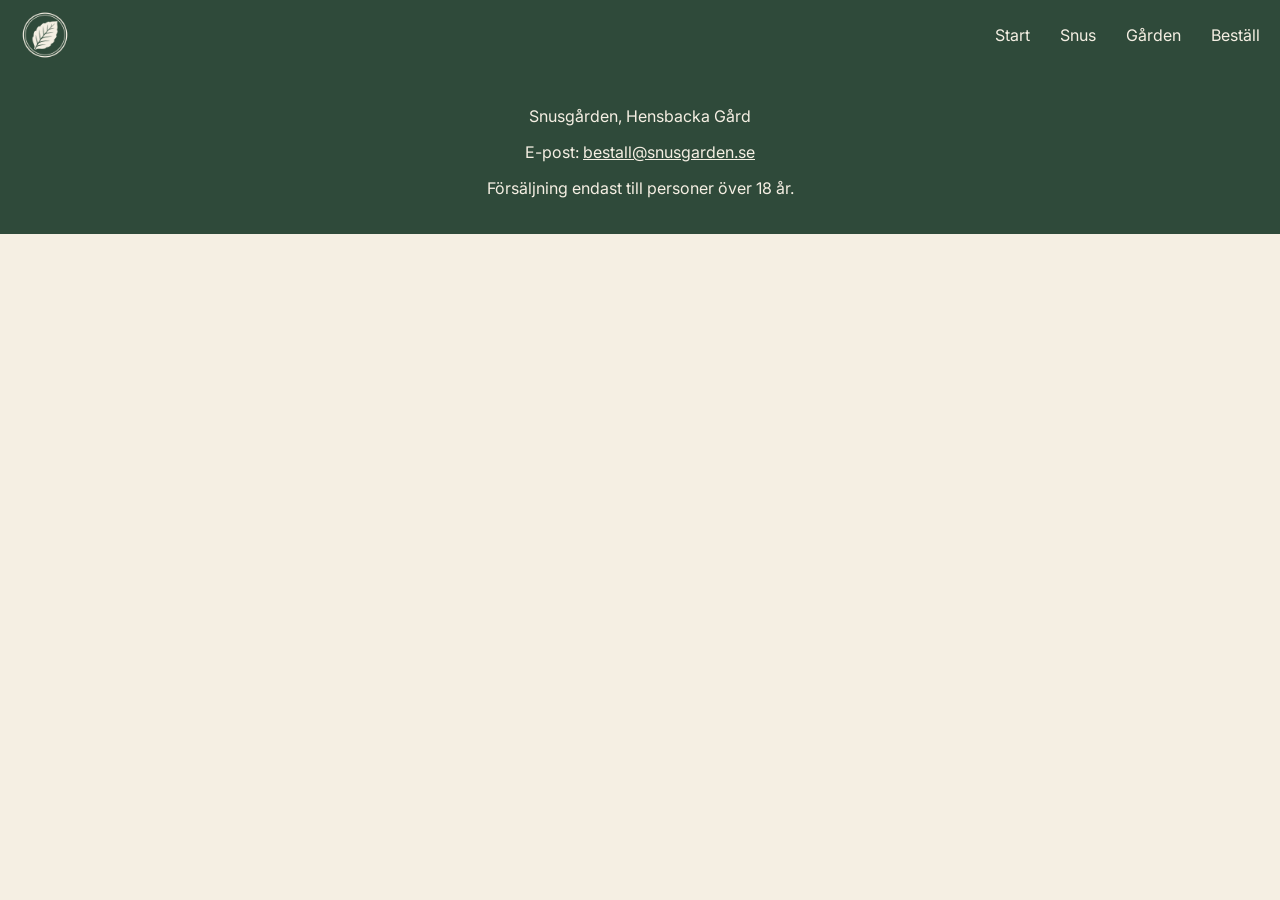
==== bestall.html @ 7b5f8601 "Filter, flikikon och gårdssidan tillagd." ====
<!DOCTYPE html>
<html lang="sv">
<head>
    <meta charset="UTF-8">
    <meta name="viewport" content="width=device-width, initial-scale=1.0">
    <title>Snusgården | Vårt snus</title>
    <link href="https://fonts.googleapis.com/css2?family=Inter:wght@400;600&family=Lora:wght@600;700&display=swap" rel="stylesheet">
    <link rel="icon" href="images/snusgarden-icon-dark.png" type="image/png">
    <link rel="stylesheet" href="css/style.css">
</head>
<body>
    <header>
        <a href="index.html">
            <img src="images/snusgarden-icon-light.png" alt="Snusgårdens logotyp" class="logo">
        </a>

        <button id="menu-btn" aria-label="Öppna meny" type="button">☰</button>

        <nav id="main-nav">
            <ul>
                <li><a href="index.html">Start</a></li>
                <li><a href="snus.html">Snus</a></li>
                <li><a href="garden.html">Gården</a></li>
                <li><a href="bestall.html">Beställ</a></li>
            </ul>
        </nav>
    </header>

    <main>

    </main>

    <footer>
        <p>Snusgården, Hensbacka Gård</p>
        <p>E-post: <a href="mailto:bestall@snusgarden.se">bestall@snusgarden.se</a></p>
        <p>Försäljning endast till personer över 18 år.</p>
    </footer>

    <script src="js/main.js"></script>

</body>
</html>
---- css/style.css ----
* {
    box-sizing: border-box;
}

body {
    margin: 0;
    font-family: "Inter", sans-serif;
    background-color: #f5efe3;
    color: #2f4a3a;
}

h1, h2, h3 {
    font-family: "Lora", serif;
}

img {
    max-width: 100%;
    display: block;
}

.logo {
    width: 50px;
}

header {
    background-color: #2F4A3A;
    display: flex;
    justify-content: space-between;
    align-items: center;
    flex-wrap: wrap;
    padding: 10px 20px;
}

#menu-btn {
    background: none;
    border: none;
    color: #F5EFE3;
    font-size: 2rem;
    cursor: pointer;
}

#main-nav {
    width: 100%;
    display: none;
}

#main-nav.open {
    display: block;
}

#main-nav ul {
    list-style: none;
    margin: 0;
    padding: 0;
}

#main-nav a {
    display: block;
    padding: 10px 0;
    color: #F5EFE3;
    text-decoration: none;
}

.hero {
    background-image: linear-gradient(rgba(0, 0, 0, 0.4), rgba(0, 0, 0, 0.4)), url("../images/field-mature-harvest.jpg");
    background-size: cover;
    background-position: center;
    min-height: 400px;
    display: flex;
    flex-direction: column;
    justify-content: center;
    align-items: center;
    text-align: center;
    padding: 20px;
    color: #F5EFE3;
}

.btn {
    display: inline-block;
    background-color: #8B5A2B;
    color: #F5EFE3;
    padding: 12px 24px;
    text-decoration: none;
    border-radius: 6px;
}

.snus,
.om-garden {
    padding: 40px 20px;
}

.snus {
    text-align: center;
}

.kort-lista {
    display: flex;
    justify-content: center;
    gap: 20px;
    margin-bottom: 30px;
}

.kort {
    flex: 1;
    max-width: 250px;
    background-color: #E8DCC4;
    padding: 10px;
    border-radius: 6px;
    color: #2F4A3A;
    text-decoration: none;
}

.kort h3 {
    margin: 10px 0 5px;
}

.kort p {
    margin: 0;
}

.om-garden img {
    border-radius: 6px;
    margin-bottom: 20px;
}

footer {
    background-color: #2F4A3A;
    color: #F5EFE3;
    text-align: center;
    padding: 20px;
}

footer a {
    color: #F5EFE3;
}

.sortiment {
    padding: 40px 20px;
}

.sortiment h1 {
    text-align: center;
}

.produkt-grid {
    display: grid;
    grid-template-columns: 1fr;
    gap: 20px;
}

.produkt {
    background-color: #E8DCC4;
    padding: 15px;
    border-radius: 6px;
}

.pris {
    font-weight: 600;
    font-size: 1.2rem;
}

.filter {
    display: flex;
    justify-content: center;
    gap: 10px;
    margin-bottom: 30px;
}

.filter-btn {
    background-color: #8B5A2B;
    color: #F5EFE3;
    border: none;
    padding: 10px 20px;
    border-radius: 6px;
    font-family: inherit;
    cursor: pointer;
}

.garden {
    padding: 40px 20px;
    max-width: 900px;
    margin: 0 auto;
}

.bild-galleri {
    display: grid;
    grid-template-columns: 1fr;
    gap: 15px;
    margin: 20px 0;
}

.bild-galleri img {
    border-radius: 6px;
}



@media (min-width: 768px) {
    #menu-btn {
        display: none;
    }

    #main-nav {
        width: auto;
        display: block;
    }

    #main-nav ul {
        display: flex;
        gap: 30px;
    }

    .om-garden {
        display: flex;
        align-items: center;
        gap: 40px;
    }

    .om-garden img {
        width: 50%;
        margin-bottom: 0;
    }

    .produkt-grid {
        grid-template-columns: repeat(3, 1fr);
    }

    .produkt-grid {
        grid-template-columns: repeat(3, 1fr);
        max-width: 900px;
        margin: 0 auto;
    }

    .bild-galleri {
    grid-template-columns: repeat(2, 1fr);
    }   
}
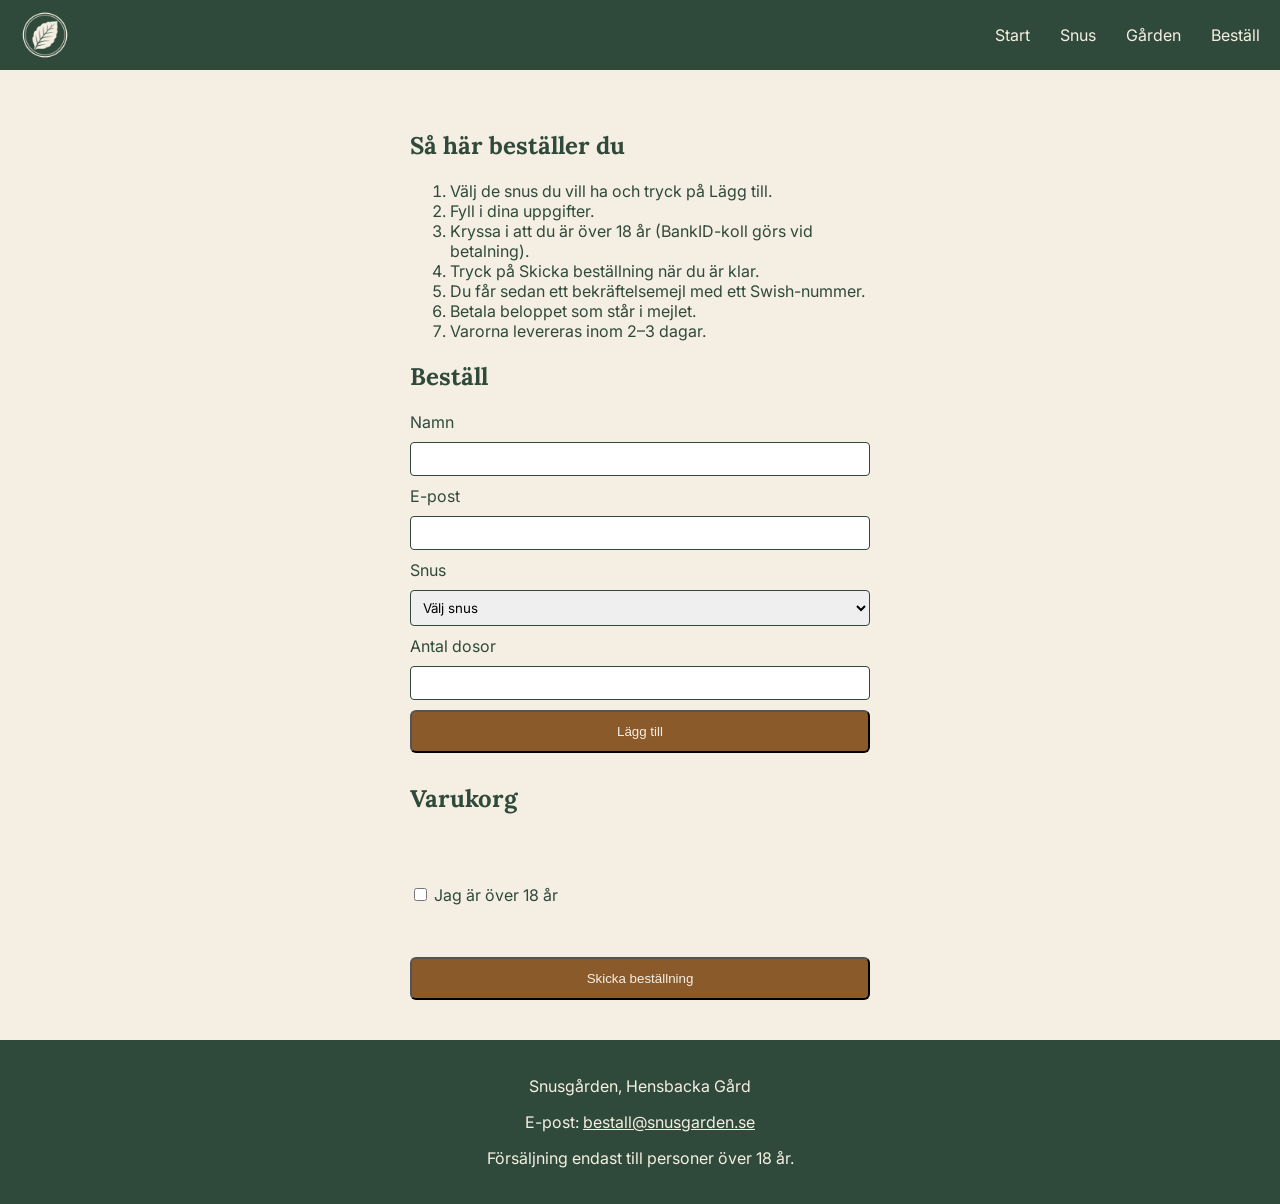
==== commit f832425f: "Beställningsformulär och varukorg" ====
--- a/bestall.html
+++ b/bestall.html
@@ -27,7 +27,55 @@
     </header>
 
     <main>
+        <section class="bestall">
+            <h2>Så här beställer du</h2>
+            <ol>
+                <li>Välj de snus du vill ha och tryck på Lägg till.</li>
+                <li>Fyll i dina uppgifter.</li>
+                <li>Kryssa i att du är över 18 år (BankID-koll görs vid betalning).</li>
+                <li>Tryck på Skicka beställning när du är klar.</li>
+                <li>Du får sedan ett bekräftelsemejl med ett Swish-nummer.</li>
+                <li>Betala beloppet som står i mejlet.</li>
+                <li>Varorna levereras inom 2–3 dagar.</li>
+            </ol>
 
+            <h1>Beställ</h1>
+
+            <form id="bestall-form">
+            <label for="namn">Namn</label>
+            <input type="text" id="namn">
+
+            <label for="epost">E-post</label>
+            <input type="email" id="epost">
+
+            <label for="produkt">Snus</label>
+            <select id="produkt">
+                <option value="">Välj snus</option>
+                <option>E6:an, norrut!</option>
+                <option>Isvak</option>
+                <option>Löst-bös</option>
+                <option>Trippel-mayo</option>
+                <option>Norrsken!</option>
+                <option>En stor stark, tack!</option>
+            </select>
+
+            <label for="antal">Antal dosor</label>
+            <input type="number" id="antal" min="1">
+
+            <button type="button" id="lagg-till" class="btn">Lägg till</button>
+
+            <h2>Varukorg</h2>
+            <ul id="varukorg"></ul>
+
+            <label>
+                <input type="checkbox" id="alder"> Jag är över 18 år
+            </label>
+
+            <p id="felmeddelande"></p>
+
+            <button type="submit" class="btn">Skicka beställning</button>
+        </form>
+    </section>
     </main>
 
     <footer>
--- a/css/style.css
+++ b/css/style.css
@@ -193,7 +193,25 @@
     border-radius: 6px;
 }
 
-
+.bestall {
+    padding: 40px 20px;
+    max-width: 500px;
+    margin: 0 auto;
+}
+
+#bestall-form {
+    display: flex;
+    flex-direction: column;
+    gap: 10px;
+}
+
+#bestall-form input,
+#bestall-form select {
+    padding: 8px;
+    font-family: inherit;
+    border: 1px solid #2F4A3A;
+    border-radius: 4px;
+}
 
 @media (min-width: 768px) {
     #menu-btn {
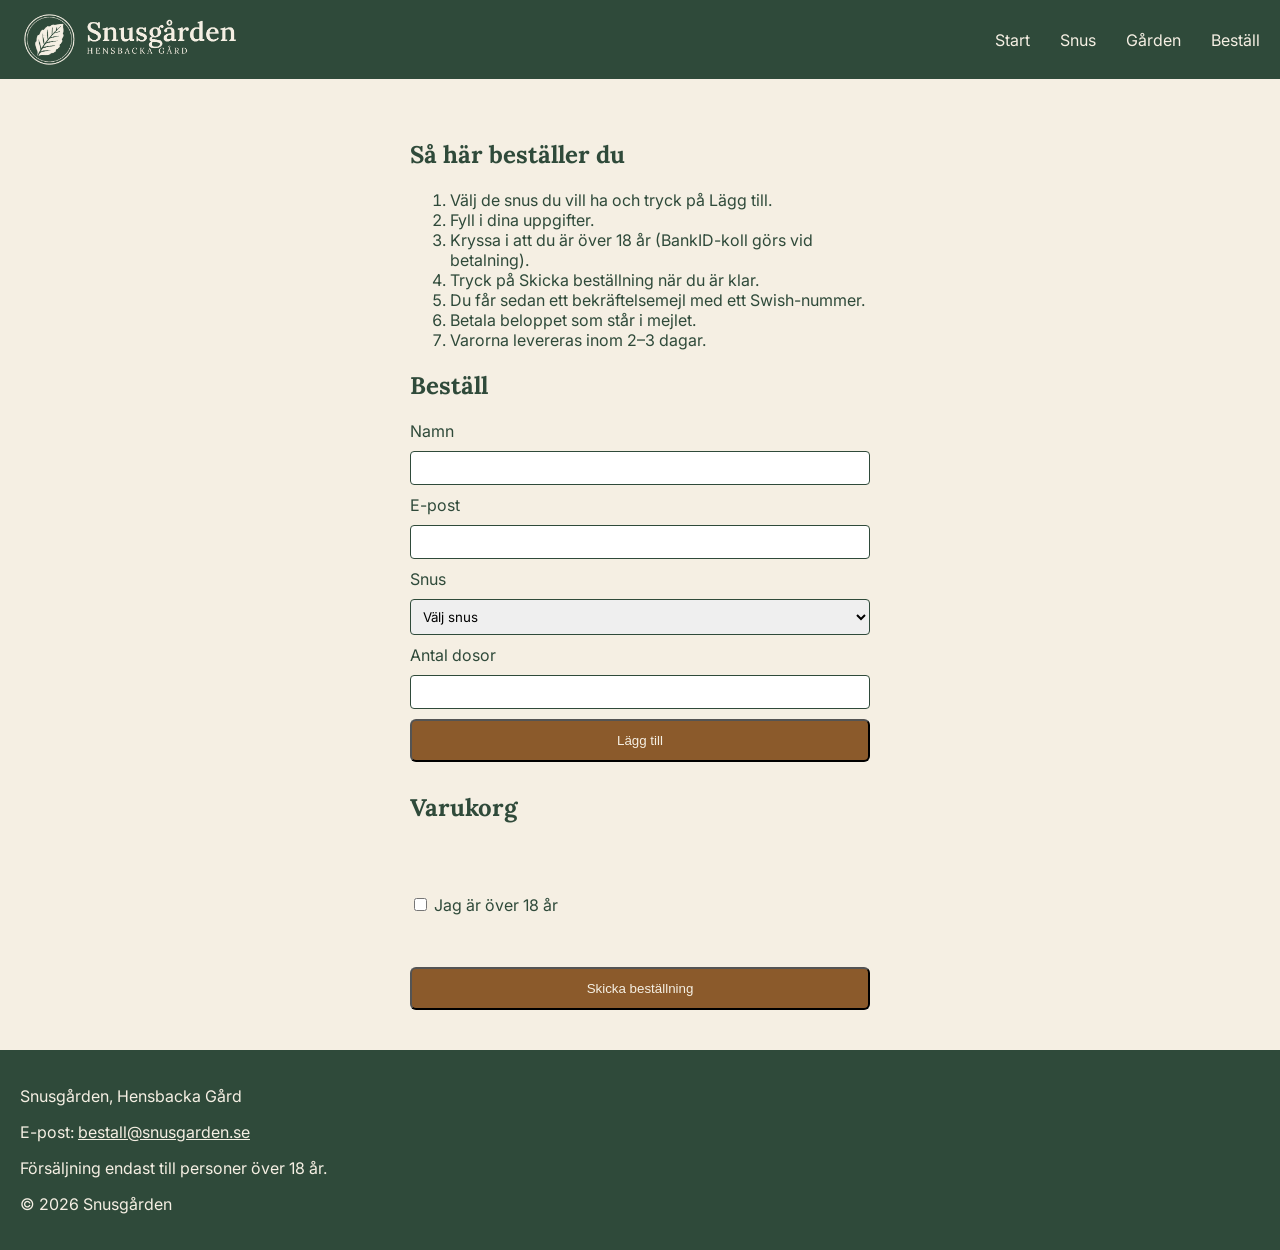
==== commit c5279750: "Flikikon, copyright, ny logga, och rensat bland oanvända bilder" ====
--- a/bestall.html
+++ b/bestall.html
@@ -3,7 +3,7 @@
 <head>
     <meta charset="UTF-8">
     <meta name="viewport" content="width=device-width, initial-scale=1.0">
-    <title>Snusgården | Vårt snus</title>
+    <title>Snusgården | Beställ</title>
     <link href="https://fonts.googleapis.com/css2?family=Inter:wght@400;600&family=Lora:wght@600;700&display=swap" rel="stylesheet">
     <link rel="icon" href="images/snusgarden-icon-dark.png" type="image/png">
     <link rel="stylesheet" href="css/style.css">
@@ -11,7 +11,7 @@
 <body>
     <header>
         <a href="index.html">
-            <img src="images/snusgarden-icon-light.png" alt="Snusgårdens logotyp" class="logo">
+            <img src="images/snusgarden-logo-horizontal-light.png" alt="Snusgårdens logotyp" class="logo">
         </a>
 
         <button id="menu-btn" aria-label="Öppna meny" type="button">☰</button>
@@ -82,6 +82,7 @@
         <p>Snusgården, Hensbacka Gård</p>
         <p>E-post: <a href="mailto:bestall@snusgarden.se">bestall@snusgarden.se</a></p>
         <p>Försäljning endast till personer över 18 år.</p>
+        <p>&copy; 2026 Snusgården</p>
     </footer>
 
     <script src="js/main.js"></script>
--- a/css/style.css
+++ b/css/style.css
@@ -19,7 +19,7 @@
 }
 
 .logo {
-    width: 50px;
+    width: 220px;
 }
 
 header {
@@ -126,7 +126,7 @@
 footer {
     background-color: #2F4A3A;
     color: #F5EFE3;
-    text-align: center;
+    text-align: left;
     padding: 20px;
 }
 
@@ -213,6 +213,11 @@
     border-radius: 4px;
 }
 
+#felmeddelande {
+    color: #8B5A2B;
+    font-weight: 600;
+}
+
 @media (min-width: 768px) {
     #menu-btn {
         display: none;
@@ -241,10 +246,6 @@
 
     .produkt-grid {
         grid-template-columns: repeat(3, 1fr);
-    }
-
-    .produkt-grid {
-        grid-template-columns: repeat(3, 1fr);
         max-width: 900px;
         margin: 0 auto;
     }
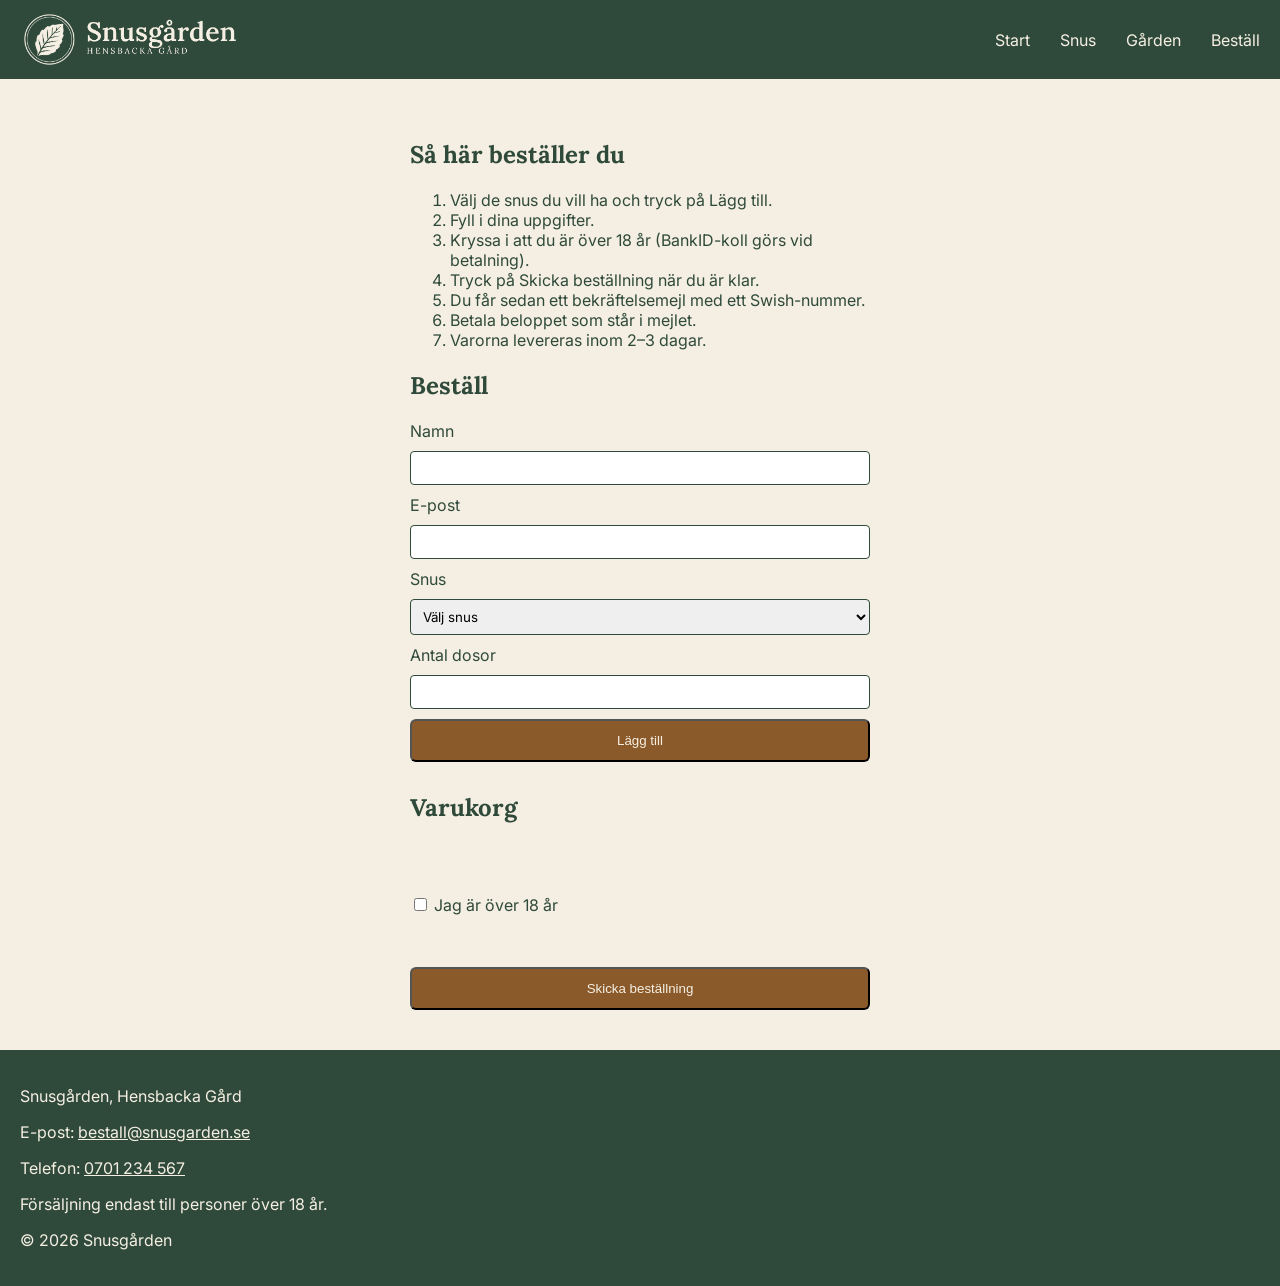
==== commit 67fc730a: "Lagt till kommentarer och telefonnummer." ====
--- a/bestall.html
+++ b/bestall.html
@@ -27,6 +27,7 @@
     </header>
 
     <main>
+        <!-- Instruktioner för beställning -->
         <section class="bestall">
             <h2>Så här beställer du</h2>
             <ol>
@@ -41,6 +42,7 @@
 
             <h1>Beställ</h1>
 
+            <!-- Beställningsformulär -->
             <form id="bestall-form">
             <label for="namn">Namn</label>
             <input type="text" id="namn">
@@ -65,6 +67,8 @@
             <button type="button" id="lagg-till" class="btn">Lägg till</button>
 
             <h2>Varukorg</h2>
+
+            <!-- Varukorg, fylls på med javascript-->
             <ul id="varukorg"></ul>
 
             <label>
@@ -81,6 +85,7 @@
     <footer>
         <p>Snusgården, Hensbacka Gård</p>
         <p>E-post: <a href="mailto:bestall@snusgarden.se">bestall@snusgarden.se</a></p>
+        <p>Telefon: <a href="tel>0701234567">0701 234 567</a></p>
         <p>Försäljning endast till personer över 18 år.</p>
         <p>&copy; 2026 Snusgården</p>
     </footer>
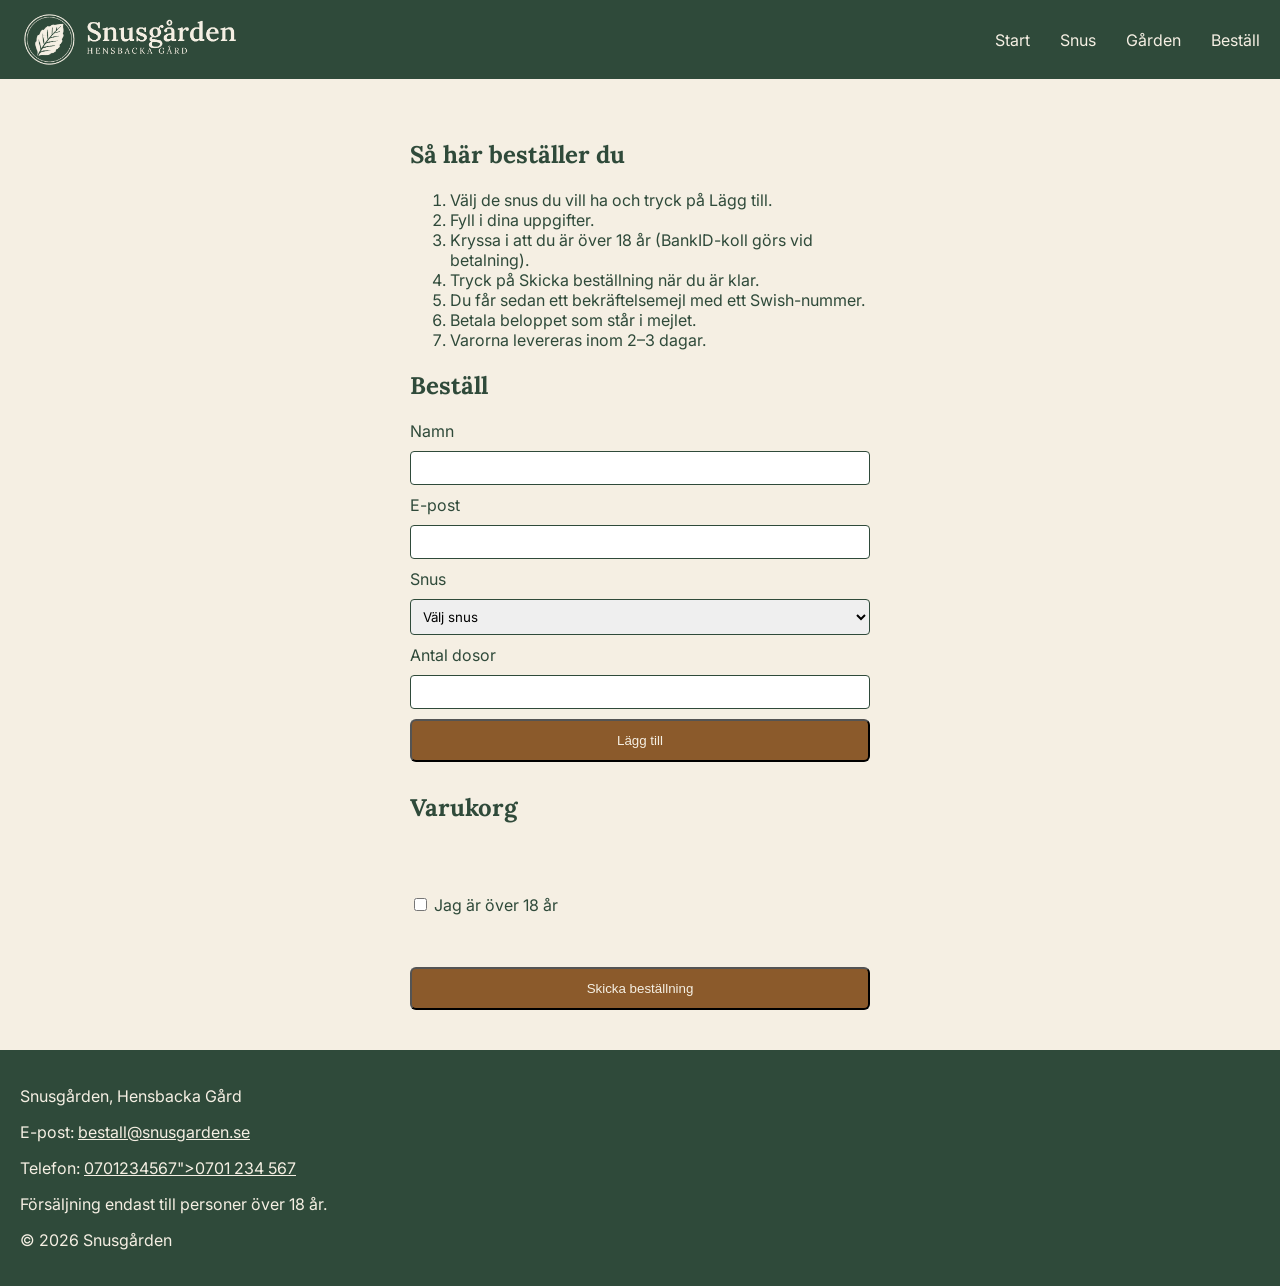
==== commit 041ce2ea: "Rättade till telefonlänken i footern" ====
--- a/bestall.html
+++ b/bestall.html
@@ -85,7 +85,7 @@
     <footer>
         <p>Snusgården, Hensbacka Gård</p>
         <p>E-post: <a href="mailto:bestall@snusgarden.se">bestall@snusgarden.se</a></p>
-        <p>Telefon: <a href="tel>0701234567">0701 234 567</a></p>
+        <p>Telefon: <a href="tel">0701234567">0701 234 567</a></p>
         <p>Försäljning endast till personer över 18 år.</p>
         <p>&copy; 2026 Snusgården</p>
     </footer>
--- a/css/style.css
+++ b/css/style.css
@@ -251,6 +251,6 @@
     }
 
     .bild-galleri {
-    grid-template-columns: repeat(2, 1fr);
+        grid-template-columns: repeat(2, 1fr);
     }   
 }
